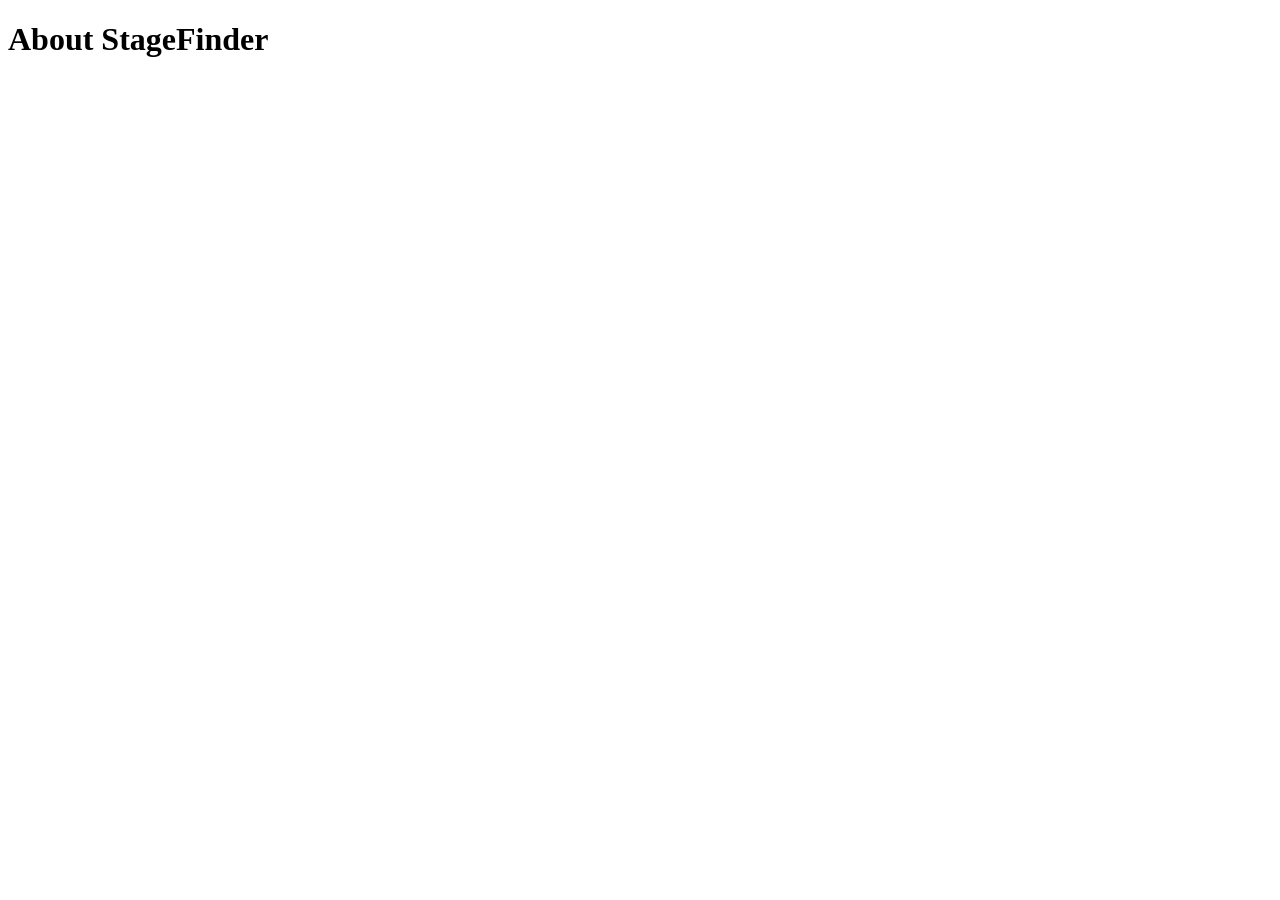
==== about.html @ d282cd77 "chore: scaffold project structure, README and linked stylesheets" ====
<!DOCTYPE html>
<html lang="en">
<head>
  <meta charset="utf-8">
  <meta name="viewport" content="width=device-width, initial-scale=1">
  <title>About | StageFinder Nairobi</title>
  <meta name="description" content="Why StageFinder Nairobi exists, how the route and fare data was collected and why fares are estimates.">
  <link rel="stylesheet" href="css/base.css">
  <link rel="stylesheet" href="css/layout.css">
  <link rel="stylesheet" href="css/components.css">
  <link rel="stylesheet" href="css/animations.css">
</head>
<body>
  <main id="main">
    <h1>About StageFinder</h1>
  </main>
</body>
</html>
---- css/base.css ----
/* StageFinder Nairobi: reset, design tokens and typography */
---- css/layout.css ----
/* StageFinder Nairobi: header, navigation, grid and footer */
---- css/components.css ----
/* StageFinder Nairobi: cards, badges, tables, buttons and form */
---- css/animations.css ----
/* StageFinder Nairobi: keyframes and motion rules */
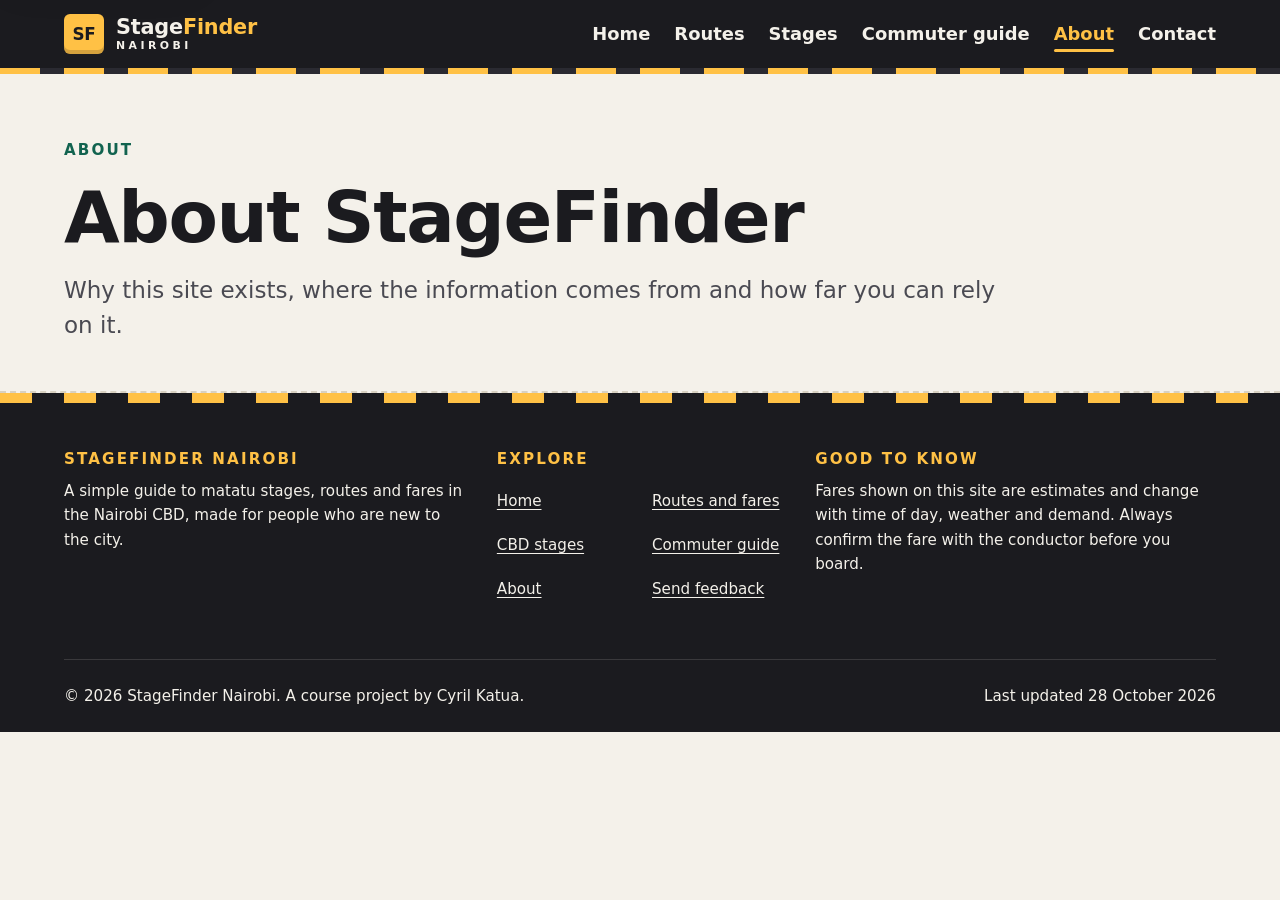
==== commit 77ee186e: "feat: add shared header, no-JS mobile nav, skip link and footer to all pages" ====
--- a/about.html
+++ b/about.html
@@ -5,14 +5,81 @@
   <meta name="viewport" content="width=device-width, initial-scale=1">
   <title>About | StageFinder Nairobi</title>
   <meta name="description" content="Why StageFinder Nairobi exists, how the route and fare data was collected and why fares are estimates.">
+  <meta name="theme-color" content="#1B1B1F">
+  <link rel="icon" href="images/favicon.svg" type="image/svg+xml">
   <link rel="stylesheet" href="css/base.css">
   <link rel="stylesheet" href="css/layout.css">
   <link rel="stylesheet" href="css/components.css">
   <link rel="stylesheet" href="css/animations.css">
 </head>
 <body>
-  <main id="main">
-    <h1>About StageFinder</h1>
+  <a class="skip-link" href="#main">Skip to content</a>
+
+  <header class="site-header on-dark">
+    <div class="site-header__inner container">
+      <a class="wordmark" href="index.html">
+        <span class="wordmark__badge" aria-hidden="true">SF</span>
+        <span class="wordmark__text"><span class="wordmark__name">Stage<span>Finder</span></span> <small>Nairobi</small></span>
+      </a>
+
+      <input type="checkbox" id="nav-toggle" class="nav-toggle visually-hidden">
+      <label for="nav-toggle" class="nav-toggle__label">
+        <span class="nav-toggle__icon" aria-hidden="true"></span>
+        Menu
+      </label>
+
+      <nav class="site-nav" aria-label="Main">
+        <ul class="site-nav__list" role="list">
+          <li><a href="index.html">Home</a></li>
+          <li><a href="routes.html">Routes</a></li>
+          <li><a href="stages.html">Stages</a></li>
+          <li><a href="guide.html">Commuter guide</a></li>
+          <li><a href="about.html" aria-current="page">About</a></li>
+          <li><a href="contact.html">Contact</a></li>
+        </ul>
+      </nav>
+    </div>
+    <div class="road-stripe" aria-hidden="true"></div>
+  </header>
+
+  <main id="main" tabindex="-1">
+    <header class="page-intro">
+      <div class="container">
+        <p class="eyebrow">About</p>
+        <h1>About StageFinder</h1>
+        <p class="lead">Why this site exists, where the information comes from and how far you can rely on it.</p>
+      </div>
+    </header>
   </main>
+
+  <footer class="site-footer on-dark">
+    <div class="container">
+      <div class="site-footer__grid">
+        <div>
+          <h2>StageFinder Nairobi</h2>
+          <p>A simple guide to matatu stages, routes and fares in the Nairobi CBD, made for people who are new to the city.</p>
+        </div>
+        <nav aria-label="Footer">
+          <h2>Explore</h2>
+          <ul class="footer-links" role="list">
+            <li><a href="index.html">Home</a></li>
+            <li><a href="routes.html">Routes and fares</a></li>
+            <li><a href="stages.html">CBD stages</a></li>
+            <li><a href="guide.html">Commuter guide</a></li>
+            <li><a href="about.html">About</a></li>
+            <li><a href="contact.html">Send feedback</a></li>
+          </ul>
+        </nav>
+        <div>
+          <h2>Good to know</h2>
+          <p>Fares shown on this site are estimates and change with time of day, weather and demand. Always confirm the fare with the conductor before you board.</p>
+        </div>
+      </div>
+      <div class="site-footer__bottom">
+        <p>&copy; 2026 StageFinder Nairobi. A course project by Cyril Katua.</p>
+        <p>Last updated <time datetime="2026-10-28">28 October 2026</time></p>
+      </div>
+    </div>
+  </footer>
 </body>
 </html>
--- a/css/base.css
+++ b/css/base.css
@@ -1 +1,296 @@
-/* StageFinder Nairobi: reset, design tokens and typography */
+/* ==========================================================================
+   StageFinder Nairobi: base.css
+   Reset, design tokens, typography and focus styles.
+   ========================================================================== */
+
+/* --------------------------------------------------------------------------
+   1. Design tokens
+   -------------------------------------------------------------------------- */
+:root {
+  /* Brand colours */
+  --color-ink: #1B1B1F;
+  --color-road: #F4F1EA;
+  --color-route: #E4572E;
+  --color-stage: #17806D;
+  --color-signal: #FFC145;
+
+  /* Supporting colours. Each text/background pair is noted with its
+     contrast ratio so the 4.5:1 rule can be checked at a glance. */
+  --color-paper: #FFFFFF;        /* card surface */
+  --color-asphalt: #2A2A31;      /* dark panels, road art */
+  --color-ink-soft: #4A4A52;     /* secondary text: 7.8:1 on road */
+  --color-route-ink: #B83A15;    /* route colour for text: 5.2:1 on road */
+  --color-stage-ink: #11634F;    /* stage colour for text: 6.4:1 on road */
+  --color-sky: #2F5D9E;          /* fifth direction accent: 6.6:1 with white */
+  --color-line: #D8D1C1;         /* decorative dividers only, never text */
+  --color-line-strong: #6E6A61;  /* form borders: 4.9:1 on paper */
+
+  /* Pairs: ink on road 15.3:1 | ink on signal 10.6:1 | ink on route 4.7:1
+     white on stage 4.8:1 | road on ink 15.3:1 | signal on ink 10.6:1 */
+
+  /* Focus ring (swapped to signal on dark surfaces) */
+  --focus-ring: var(--color-ink);
+
+  /* Spacing scale */
+  --space-3xs: 0.25rem;
+  --space-2xs: 0.5rem;
+  --space-xs: 0.75rem;
+  --space-s: 1rem;
+  --space-m: 1.5rem;
+  --space-l: 2rem;
+  --space-xl: 3rem;
+  --space-2xl: 4rem;
+  --space-3xl: 6rem;
+  --space-section: clamp(3rem, 2rem + 4vw, 6rem);
+  --gutter: clamp(1rem, 0.6rem + 2vw, 2rem);
+
+  /* Radii */
+  --radius-s: 0.375rem;
+  --radius-m: 0.75rem;
+  --radius-l: 1.25rem;
+  --radius-pill: 999px;
+
+  /* Shadows */
+  --shadow-s: 0 1px 2px rgb(27 27 31 / 0.08), 0 1px 1px rgb(27 27 31 / 0.04);
+  --shadow-m: 0 4px 12px rgb(27 27 31 / 0.08), 0 2px 4px rgb(27 27 31 / 0.06);
+  --shadow-l: 0 18px 40px rgb(27 27 31 / 0.14), 0 6px 12px rgb(27 27 31 / 0.08);
+
+  /* Fluid type scale (ratio about 1.2 on small screens, 1.33 on large) */
+  --step--1: clamp(0.875rem, 0.85rem + 0.12vw, 0.95rem);
+  --step-0: clamp(1rem, 0.96rem + 0.2vw, 1.125rem);
+  --step-1: clamp(1.2rem, 1.12rem + 0.4vw, 1.45rem);
+  --step-2: clamp(1.44rem, 1.28rem + 0.8vw, 1.9rem);
+  --step-3: clamp(1.73rem, 1.45rem + 1.4vw, 2.5rem);
+  --step-4: clamp(2.07rem, 1.6rem + 2.35vw, 3.35rem);
+  --step-5: clamp(2.3rem, 1.5rem + 4vw, 4.5rem);
+
+  /* Font stacks: system fonts only, nothing is downloaded */
+  --font-body: system-ui, -apple-system, "Segoe UI", Roboto, "Helvetica Neue", Arial, "Noto Sans", sans-serif;
+  --font-display: Bahnschrift, "DIN Alternate", "Roboto Condensed", "Arial Narrow", "Segoe UI", system-ui, sans-serif;
+  --font-mono: ui-monospace, "Cascadia Mono", "Roboto Mono", Menlo, Consolas, monospace;
+
+  /* Layout */
+  --container: 72rem;
+  --measure: 65ch;
+
+  /* Motion */
+  --ease-out: cubic-bezier(0.22, 1, 0.36, 1);
+  --ease-in-out: cubic-bezier(0.65, 0, 0.35, 1);
+  --dur-fast: 160ms;
+  --dur-base: 280ms;
+  --dur-slow: 600ms;
+}
+
+/* --------------------------------------------------------------------------
+   2. Reset
+   -------------------------------------------------------------------------- */
+*,
+*::before,
+*::after {
+  box-sizing: border-box;
+}
+
+* {
+  margin: 0;
+}
+
+html {
+  color-scheme: light;
+}
+
+body {
+  min-height: 100vh;
+  line-height: 1.6;
+}
+
+img,
+picture,
+svg {
+  display: block;
+  max-width: 100%;
+}
+
+img {
+  height: auto;
+}
+
+input,
+button,
+textarea,
+select {
+  font: inherit;
+  color: inherit;
+}
+
+button {
+  cursor: pointer;
+}
+
+textarea {
+  resize: vertical;
+}
+
+table {
+  border-collapse: collapse;
+}
+
+ul[class],
+ol[class] {
+  list-style: none;
+  padding: 0;
+}
+
+p,
+h1,
+h2,
+h3,
+h4,
+li,
+dd,
+figcaption {
+  overflow-wrap: break-word;
+}
+
+[hidden] {
+  display: none !important;
+}
+
+/* --------------------------------------------------------------------------
+   3. Typography
+   -------------------------------------------------------------------------- */
+body {
+  font-family: var(--font-body);
+  font-size: var(--step-0);
+  color: var(--color-ink);
+  background-color: var(--color-road);
+}
+
+h1,
+h2,
+h3,
+h4 {
+  font-family: var(--font-display);
+  font-weight: 700;
+  line-height: 1.1;
+  letter-spacing: -0.01em;
+  text-wrap: balance;
+}
+
+h1 {
+  font-size: var(--step-5);
+  letter-spacing: -0.02em;
+}
+
+h2 {
+  font-size: var(--step-3);
+}
+
+h3 {
+  font-size: var(--step-1);
+}
+
+h4 {
+  font-size: var(--step-0);
+}
+
+p,
+li,
+dd {
+  max-width: var(--measure);
+}
+
+small {
+  font-size: var(--step--1);
+}
+
+strong,
+b {
+  font-weight: 700;
+}
+
+code,
+kbd {
+  font-family: var(--font-mono);
+  font-size: 0.9em;
+}
+
+abbr[title] {
+  text-decoration: underline dotted;
+  cursor: help;
+}
+
+a {
+  color: var(--color-route-ink);
+  text-decoration-thickness: 0.08em;
+  text-underline-offset: 0.18em;
+}
+
+a:hover {
+  text-decoration-thickness: 0.16em;
+}
+
+hr {
+  border: 0;
+  border-top: 2px dashed var(--color-line);
+  margin-block: var(--space-l);
+}
+
+::selection {
+  background-color: var(--color-signal);
+  color: var(--color-ink);
+}
+
+/* Small uppercase label used above headings, like a stage signboard */
+.eyebrow {
+  font-family: var(--font-display);
+  font-size: var(--step--1);
+  font-weight: 700;
+  letter-spacing: 0.14em;
+  text-transform: uppercase;
+  color: var(--color-stage-ink);
+}
+
+.lead {
+  font-size: var(--step-1);
+  line-height: 1.5;
+  color: var(--color-ink-soft);
+}
+
+/* Vertical rhythm for long-form content */
+.flow > * + * {
+  margin-block-start: var(--flow-space, 1em);
+}
+
+/* --------------------------------------------------------------------------
+   4. Focus styles
+   -------------------------------------------------------------------------- */
+:focus-visible {
+  outline: 3px solid var(--focus-ring);
+  outline-offset: 3px;
+  border-radius: var(--radius-s);
+}
+
+:focus:not(:focus-visible) {
+  outline: none;
+}
+
+/* Dark surfaces switch the focus ring to signal yellow (10.6:1 on ink) */
+.on-dark {
+  --focus-ring: var(--color-signal);
+}
+
+/* --------------------------------------------------------------------------
+   5. Utilities
+   -------------------------------------------------------------------------- */
+.visually-hidden {
+  position: absolute !important;
+  width: 1px;
+  height: 1px;
+  padding: 0;
+  margin: -1px;
+  overflow: hidden;
+  clip: rect(0 0 0 0);
+  clip-path: inset(50%);
+  white-space: nowrap;
+  border: 0;
+}
--- a/css/layout.css
+++ b/css/layout.css
@@ -1 +1,474 @@
-/* StageFinder Nairobi: header, navigation, grid and footer */
+/* ==========================================================================
+   StageFinder Nairobi: layout.css
+   Skip link, header, navigation (with no-JS mobile menu), page structure,
+   grids and footer. Mobile first: 1 column, 2 at 40em, 3 at 64em.
+   ========================================================================== */
+
+/* --------------------------------------------------------------------------
+   1. Containers and sections
+   -------------------------------------------------------------------------- */
+.container {
+  width: min(100% - 2 * var(--gutter), var(--container));
+  margin-inline: auto;
+}
+
+.section {
+  padding-block: var(--space-section);
+}
+
+.section--tight {
+  padding-block: var(--space-xl);
+}
+
+.section--paper {
+  background-color: var(--color-paper);
+}
+
+.section__header {
+  display: grid;
+  gap: var(--space-2xs);
+  margin-block-end: var(--space-l);
+}
+
+.section__header > p {
+  color: var(--color-ink-soft);
+}
+
+main {
+  display: block;
+}
+
+main:focus {
+  outline: none;
+}
+
+/* Card grids: 1 column, 2 at 40em, 3 at 64em */
+.grid {
+  display: grid;
+  gap: var(--space-m);
+  grid-template-columns: 1fr;
+}
+
+@media (min-width: 40em) {
+  .grid {
+    grid-template-columns: repeat(2, 1fr);
+  }
+}
+
+@media (min-width: 64em) {
+  .grid--3 {
+    grid-template-columns: repeat(3, 1fr);
+  }
+}
+
+/* Two-column prose layout with a sidebar on wide screens */
+.split {
+  display: grid;
+  gap: var(--space-xl);
+}
+
+@media (min-width: 64em) {
+  .split {
+    grid-template-columns: minmax(0, 2fr) minmax(0, 1fr);
+    align-items: start;
+  }
+}
+
+/* --------------------------------------------------------------------------
+   2. Skip link
+   -------------------------------------------------------------------------- */
+.skip-link {
+  position: absolute;
+  top: var(--space-2xs);
+  left: var(--space-2xs);
+  z-index: 100;
+  display: inline-flex;
+  align-items: center;
+  min-height: 44px;
+  padding: var(--space-2xs) var(--space-s);
+  border-radius: var(--radius-m);
+  background-color: var(--color-signal);
+  color: var(--color-ink);
+  font-weight: 700;
+  text-decoration: none;
+  box-shadow: var(--shadow-l);
+  transform: translateY(-200%);
+}
+
+.skip-link:focus,
+.skip-link:focus-visible {
+  transform: translateY(0);
+}
+
+/* --------------------------------------------------------------------------
+   3. Site header
+   -------------------------------------------------------------------------- */
+.site-header {
+  position: relative;
+  z-index: 50;
+  background-color: var(--color-ink);
+  color: var(--color-road);
+}
+
+.site-header__inner {
+  display: flex;
+  flex-wrap: wrap;
+  align-items: center;
+  justify-content: space-between;
+  gap: var(--space-s);
+  min-height: 4.25rem;
+}
+
+/* Painted lane line under the header */
+.road-stripe {
+  height: 0.375rem;
+  background-image: repeating-linear-gradient(
+    90deg,
+    var(--color-signal) 0 2.5rem,
+    transparent 2.5rem 4rem
+  );
+  background-color: var(--color-asphalt);
+}
+
+/* Wordmark */
+.wordmark {
+  display: inline-flex;
+  align-items: center;
+  gap: var(--space-xs);
+  min-height: 44px;
+  color: var(--color-road);
+  text-decoration: none;
+}
+
+.wordmark__badge {
+  display: grid;
+  place-items: center;
+  width: 2.5rem;
+  height: 2.5rem;
+  border-radius: var(--radius-s);
+  background-color: var(--color-signal);
+  color: var(--color-ink);
+  font-family: var(--font-display);
+  font-weight: 800;
+  font-size: 1.05rem;
+  letter-spacing: -0.02em;
+  box-shadow: inset 0 -4px 0 rgb(27 27 31 / 0.18);
+}
+
+.wordmark__text {
+  display: grid;
+  line-height: 1;
+  font-family: var(--font-display);
+  font-weight: 800;
+  font-size: 1.3rem;
+  letter-spacing: -0.01em;
+}
+
+.wordmark__name span {
+  color: var(--color-signal);
+}
+
+.wordmark__text small {
+  margin-top: 0.2rem;
+  font-size: 0.68rem;
+  font-weight: 700;
+  letter-spacing: 0.32em;
+  text-transform: uppercase;
+  color: var(--color-road);
+}
+
+/* --------------------------------------------------------------------------
+   4. Navigation and the no-JS mobile menu
+   The checkbox stays in the tab order (visually hidden, not display:none)
+   so keyboard users can open the menu with Space.
+   -------------------------------------------------------------------------- */
+.nav-toggle__label {
+  display: inline-flex;
+  align-items: center;
+  gap: var(--space-2xs);
+  min-width: 44px;
+  min-height: 44px;
+  padding: var(--space-2xs) var(--space-s);
+  border: 2px solid var(--color-road);
+  border-radius: var(--radius-pill);
+  font-family: var(--font-display);
+  font-weight: 700;
+  letter-spacing: 0.06em;
+  text-transform: uppercase;
+  font-size: var(--step--1);
+  cursor: pointer;
+  user-select: none;
+}
+
+.nav-toggle__label:hover {
+  border-color: var(--color-signal);
+}
+
+.nav-toggle:focus-visible + .nav-toggle__label {
+  outline: 3px solid var(--color-signal);
+  outline-offset: 3px;
+}
+
+/* Hamburger icon drawn with one span and two pseudo-elements */
+.nav-toggle__icon,
+.nav-toggle__icon::before,
+.nav-toggle__icon::after {
+  display: block;
+  width: 1.125rem;
+  height: 2px;
+  border-radius: 2px;
+  background-color: currentColor;
+}
+
+.nav-toggle__icon {
+  position: relative;
+}
+
+.nav-toggle__icon::before,
+.nav-toggle__icon::after {
+  content: "";
+  position: absolute;
+  left: 0;
+}
+
+.nav-toggle__icon::before {
+  transform: translateY(-6px);
+}
+
+.nav-toggle__icon::after {
+  transform: translateY(6px);
+}
+
+/* Open state: the icon becomes a cross */
+.nav-toggle:checked + .nav-toggle__label .nav-toggle__icon {
+  background-color: transparent;
+}
+
+.nav-toggle:checked + .nav-toggle__label .nav-toggle__icon::before {
+  background-color: var(--color-road);
+  transform: rotate(45deg);
+}
+
+.nav-toggle:checked + .nav-toggle__label .nav-toggle__icon::after {
+  background-color: var(--color-road);
+  transform: rotate(-45deg);
+}
+
+.nav-toggle:checked + .nav-toggle__label {
+  background-color: var(--color-road);
+  color: var(--color-ink);
+}
+
+.nav-toggle:checked + .nav-toggle__label .nav-toggle__icon::before,
+.nav-toggle:checked + .nav-toggle__label .nav-toggle__icon::after {
+  background-color: var(--color-ink);
+}
+
+/* Small screens: the menu is a panel that drops down under the header */
+.site-nav {
+  position: absolute;
+  top: 100%;
+  left: 0;
+  right: 0;
+  background-color: var(--color-ink);
+  border-top: 1px solid rgb(244 241 234 / 0.12);
+  box-shadow: var(--shadow-l);
+  visibility: hidden;
+  opacity: 0;
+  transform: translateY(-0.75rem);
+}
+
+.nav-toggle:checked ~ .site-nav {
+  visibility: visible;
+  opacity: 1;
+  transform: translateY(0);
+}
+
+.site-nav__list {
+  display: grid;
+  width: min(100% - 2 * var(--gutter), var(--container));
+  margin-inline: auto;
+  padding-block: var(--space-xs) var(--space-m);
+}
+
+.site-nav__list li {
+  border-bottom: 1px solid rgb(244 241 234 / 0.1);
+}
+
+.site-nav__list li:last-child {
+  border-bottom: 0;
+}
+
+.site-nav a {
+  position: relative;
+  display: flex;
+  align-items: center;
+  min-height: 48px;
+  padding-block: var(--space-2xs);
+  color: var(--color-road);
+  font-family: var(--font-display);
+  font-weight: 600;
+  font-size: var(--step-1);
+  text-decoration: none;
+}
+
+/* Animated underline: scaled from 0 to 1 (see animations.css) */
+.site-nav a::after {
+  content: "";
+  position: absolute;
+  left: 0;
+  right: 0;
+  bottom: 0.5rem;
+  height: 3px;
+  border-radius: 3px;
+  background-color: var(--color-signal);
+  transform: scaleX(0);
+  transform-origin: left center;
+}
+
+.site-nav a:hover::after,
+.site-nav a:focus-visible::after,
+.site-nav a[aria-current="page"]::after {
+  transform: scaleX(1);
+}
+
+.site-nav a[aria-current="page"] {
+  color: var(--color-signal);
+}
+
+/* Wide screens: inline navigation, toggle removed */
+@media (min-width: 48em) {
+  .nav-toggle,
+  .nav-toggle__label {
+    display: none;
+  }
+
+  .site-nav {
+    position: static;
+    background: none;
+    border: 0;
+    box-shadow: none;
+    visibility: visible;
+    opacity: 1;
+    transform: none;
+  }
+
+  .site-nav__list {
+    display: flex;
+    gap: var(--space-m);
+    width: auto;
+    padding: 0;
+  }
+
+  .site-nav__list li {
+    border: 0;
+  }
+
+  .site-nav a {
+    min-height: 44px;
+    font-size: var(--step-0);
+  }
+
+  .site-nav a::after {
+    bottom: 0.25rem;
+  }
+}
+
+/* --------------------------------------------------------------------------
+   5. Inner page intro band
+   -------------------------------------------------------------------------- */
+.page-intro {
+  position: relative;
+  padding-block: var(--space-2xl) var(--space-xl);
+  background-color: var(--color-road);
+  border-bottom: 2px dashed var(--color-line);
+}
+
+.page-intro .container {
+  display: grid;
+  gap: var(--space-s);
+}
+
+.page-intro h1 {
+  max-width: 18ch;
+}
+
+/* --------------------------------------------------------------------------
+   6. Site footer
+   -------------------------------------------------------------------------- */
+.site-footer {
+  background-color: var(--color-ink);
+  color: var(--color-road);
+  font-size: var(--step--1);
+}
+
+/* Painted kerb stripe across the top of the footer */
+.site-footer::before {
+  content: "";
+  display: block;
+  height: 0.625rem;
+  background-image: repeating-linear-gradient(
+    90deg,
+    var(--color-signal) 0 2rem,
+    var(--color-ink) 2rem 4rem
+  );
+}
+
+.site-footer__grid {
+  display: grid;
+  gap: var(--space-l);
+  padding-block: var(--space-xl);
+}
+
+@media (min-width: 40em) {
+  .site-footer__grid {
+    grid-template-columns: repeat(2, 1fr);
+  }
+}
+
+@media (min-width: 64em) {
+  .site-footer__grid {
+    grid-template-columns: 1.4fr 1fr 1.4fr;
+  }
+}
+
+.site-footer h2 {
+  margin-bottom: var(--space-xs);
+  font-size: var(--step--1);
+  letter-spacing: 0.14em;
+  text-transform: uppercase;
+  color: var(--color-signal);
+}
+
+.site-footer p {
+  color: var(--color-road);
+}
+
+.site-footer a {
+  color: var(--color-road);
+}
+
+.site-footer a:hover {
+  color: var(--color-signal);
+}
+
+.footer-links {
+  display: grid;
+  grid-template-columns: repeat(2, minmax(0, 1fr));
+  gap: 0 var(--space-m);
+}
+
+.footer-links a {
+  display: inline-flex;
+  align-items: center;
+  min-height: 44px;
+}
+
+.site-footer__bottom {
+  display: flex;
+  flex-wrap: wrap;
+  justify-content: space-between;
+  gap: var(--space-2xs) var(--space-m);
+  padding-block: var(--space-m);
+  border-top: 1px solid rgb(244 241 234 / 0.14);
+}
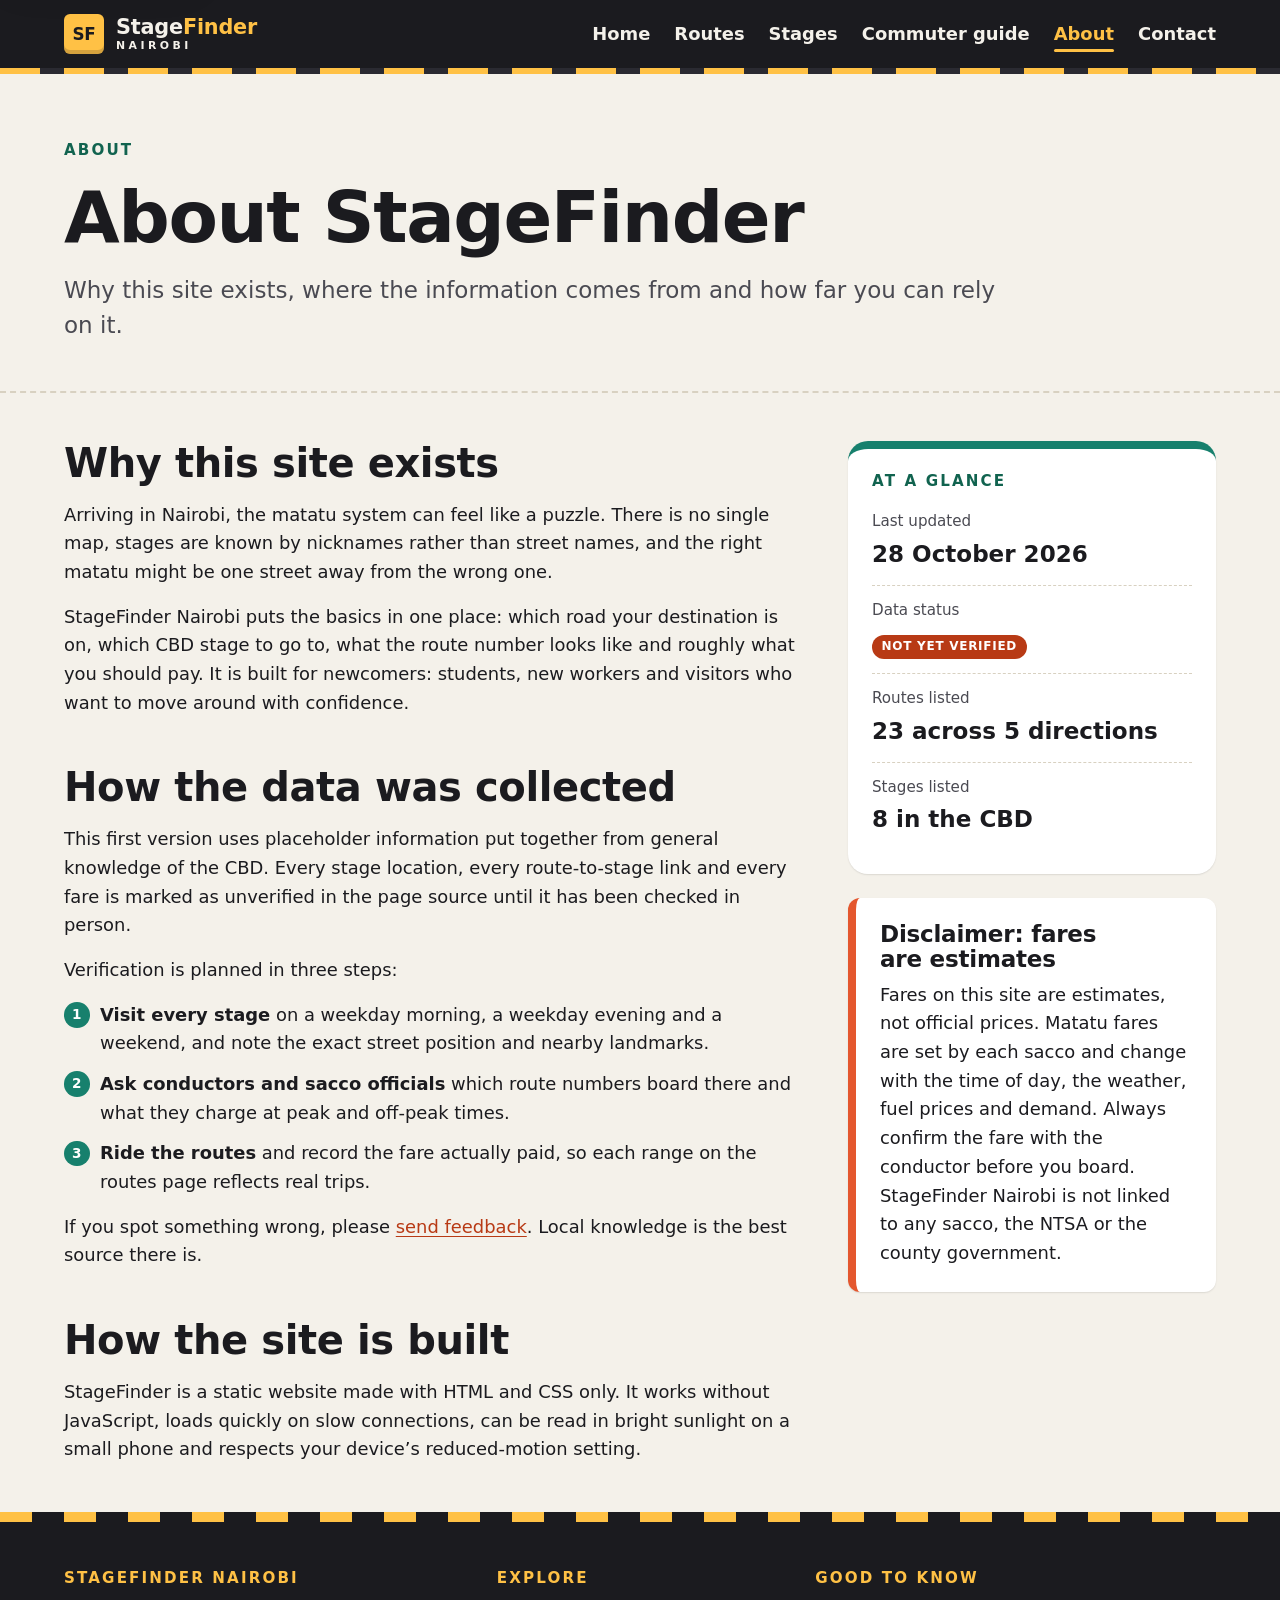
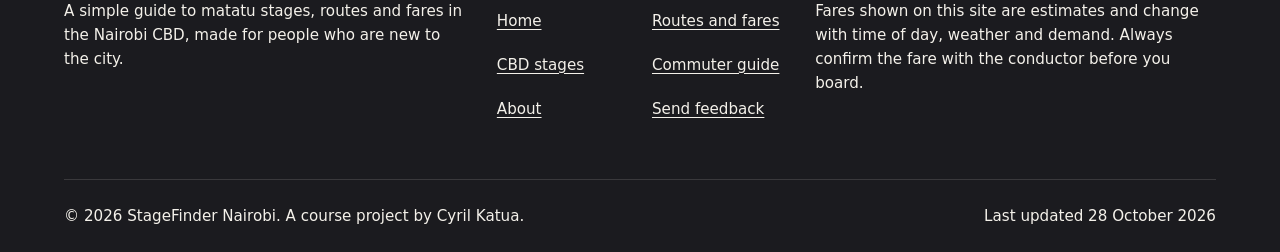
==== commit 9de21cbf: "feat: add about page with data disclaimer and accessible contact form" ====
--- a/about.html
+++ b/about.html
@@ -50,6 +50,63 @@
         <p class="lead">Why this site exists, where the information comes from and how far you can rely on it.</p>
       </div>
     </header>
+    <div class="section section--tight">
+      <div class="container split">
+        <div class="prose flow">
+          <section class="flow reveal" aria-labelledby="purpose-title">
+            <h2 id="purpose-title">Why this site exists</h2>
+            <p>Arriving in Nairobi, the matatu system can feel like a puzzle. There is no single map, stages are known by nicknames rather than street names, and the right matatu might be one street away from the wrong one.</p>
+            <p>StageFinder Nairobi puts the basics in one place: which road your destination is on, which CBD stage to go to, what the route number looks like and roughly what you should pay. It is built for newcomers: students, new workers and visitors who want to move around with confidence.</p>
+          </section>
+
+          <section class="flow reveal" aria-labelledby="method-title">
+            <h2 id="method-title">How the data was collected</h2>
+            <p>This first version uses placeholder information put together from general knowledge of the CBD. Every stage location, every route-to-stage link and every fare is marked as unverified in the page source until it has been checked in person.</p>
+            <p>Verification is planned in three steps:</p>
+            <ol class="number-list" role="list">
+              <li><strong>Visit every stage</strong> on a weekday morning, a weekday evening and a weekend, and note the exact street position and nearby landmarks.</li>
+              <li><strong>Ask conductors and sacco officials</strong> which route numbers board there and what they charge at peak and off-peak times.</li>
+              <li><strong>Ride the routes</strong> and record the fare actually paid, so each range on the routes page reflects real trips.</li>
+            </ol>
+            <p>If you spot something wrong, please <a href="contact.html">send feedback</a>. Local knowledge is the best source there is.</p>
+          </section>
+
+          <section class="flow reveal" aria-labelledby="built-title">
+            <h2 id="built-title">How the site is built</h2>
+            <p>StageFinder is a static website made with HTML and CSS only. It works without JavaScript, loads quickly on slow connections, can be read in bright sunlight on a small phone and respects your device&rsquo;s reduced-motion setting.</p>
+          </section>
+        </div>
+
+        <aside class="side-stack" aria-label="Data status">
+          <div class="fact-card reveal">
+            <h2 class="jump-nav__title">At a glance</h2>
+            <dl class="fact-list">
+              <div>
+                <dt>Last updated</dt>
+                <dd><time datetime="2026-10-28">28 October 2026</time></dd>
+              </div>
+              <div>
+                <dt>Data status</dt>
+                <dd><span class="unverified">Not yet verified</span></dd>
+              </div>
+              <div>
+                <dt>Routes listed</dt>
+                <dd>23 across 5 directions</dd>
+              </div>
+              <div>
+                <dt>Stages listed</dt>
+                <dd>8 in the CBD</dd>
+              </div>
+            </dl>
+          </div>
+
+          <section class="notice reveal" aria-labelledby="about-disclaimer-title">
+            <h2 id="about-disclaimer-title">Disclaimer: fares are estimates</h2>
+            <p>Fares on this site are estimates, not official prices. Matatu fares are set by each sacco and change with the time of day, the weather, fuel prices and demand. Always confirm the fare with the conductor before you board. StageFinder Nairobi is not linked to any sacco, the NTSA or the county government.</p>
+          </section>
+        </aside>
+      </div>
+    </div>
   </main>
 
   <footer class="site-footer on-dark">
--- a/css/components.css
+++ b/css/components.css
@@ -1 +1,1431 @@
-/* StageFinder Nairobi: cards, badges, tables, buttons and form */
+/* ==========================================================================
+   StageFinder Nairobi: components.css
+   Buttons, badges, hero, ticker, cards, call-outs, tables and form.
+   Hover and focus *motion* lives in animations.css; this file holds the
+   resting and non-motion states.
+   ========================================================================== */
+
+/* --------------------------------------------------------------------------
+   1. Buttons
+   -------------------------------------------------------------------------- */
+.button {
+  display: inline-flex;
+  align-items: center;
+  justify-content: center;
+  gap: var(--space-2xs);
+  min-height: 48px;
+  padding: var(--space-2xs) var(--space-m);
+  border: 2px solid transparent;
+  border-radius: var(--radius-pill);
+  font-family: var(--font-display);
+  font-size: var(--step-0);
+  font-weight: 700;
+  letter-spacing: 0.02em;
+  line-height: 1.2;
+  text-align: center;
+  text-decoration: none;
+}
+
+.button--signal {
+  background-color: var(--color-signal);
+  border-color: var(--color-signal);
+  color: var(--color-ink);
+  box-shadow: 0 4px 0 rgb(0 0 0 / 0.35);
+}
+
+.button--signal:hover {
+  background-color: #FFD27A;
+}
+
+.button--ghost {
+  border-color: var(--color-road);
+  color: var(--color-road);
+}
+
+.button--ghost:hover {
+  background-color: rgb(244 241 234 / 0.12);
+}
+
+.button--ink {
+  background-color: var(--color-ink);
+  border-color: var(--color-ink);
+  color: var(--color-road);
+  box-shadow: 0 4px 0 rgb(0 0 0 / 0.25);
+}
+
+.button--ink:hover {
+  background-color: #33333A;
+}
+
+.button__arrow {
+  display: inline-block;
+}
+
+/* --------------------------------------------------------------------------
+   2. Badges
+   -------------------------------------------------------------------------- */
+/* Route number plate: signal yellow on ink (10.6:1) */
+.route-badge {
+  display: inline-grid;
+  place-items: center;
+  min-width: 2.75rem;
+  min-height: 1.9rem;
+  padding: 0.1rem 0.5rem;
+  border-radius: var(--radius-s);
+  background-color: var(--color-ink);
+  color: var(--color-signal);
+  font-family: var(--font-display);
+  font-weight: 800;
+  font-size: 0.95rem;
+  line-height: 1;
+  letter-spacing: 0.02em;
+  text-decoration: none;
+  white-space: nowrap;
+  box-shadow: inset 0 0 0 2px rgb(255 193 69 / 0.35);
+}
+
+a.route-badge {
+  min-height: 44px;
+  min-width: 44px;
+}
+
+a.route-badge:hover {
+  background-color: var(--color-route-ink);
+  color: var(--color-paper);
+}
+
+.route-badge--lg {
+  min-width: 3.75rem;
+  min-height: 2.75rem;
+  font-size: 1.35rem;
+  border-radius: var(--radius-m);
+}
+
+/* Peak label: always carries the word "Peak", never colour alone */
+.peak-label {
+  display: inline-block;
+  padding: 0.05rem 0.45rem;
+  border-radius: var(--radius-pill);
+  background-color: var(--color-signal);
+  color: var(--color-ink);
+  font-size: 0.75rem;
+  font-weight: 800;
+  letter-spacing: 0.06em;
+  text-transform: uppercase;
+  vertical-align: 0.1em;
+}
+
+.offpeak-label {
+  display: inline-block;
+  padding: 0.05rem 0.45rem;
+  border-radius: var(--radius-pill);
+  border: 1px solid var(--color-line-strong);
+  color: var(--color-ink-soft);
+  font-size: 0.75rem;
+  font-weight: 700;
+  letter-spacing: 0.06em;
+  text-transform: uppercase;
+  vertical-align: 0.1em;
+}
+
+/* Unverified data marker (white on route-ink: 5.9:1) */
+.unverified {
+  display: inline-flex;
+  align-items: center;
+  gap: 0.35rem;
+  padding: 0.15rem 0.6rem;
+  border-radius: var(--radius-pill);
+  background-color: var(--color-route-ink);
+  color: var(--color-paper);
+  font-size: 0.75rem;
+  font-weight: 700;
+  letter-spacing: 0.06em;
+  text-transform: uppercase;
+}
+
+/* --------------------------------------------------------------------------
+   3. Home hero
+   -------------------------------------------------------------------------- */
+.hero {
+  position: relative;
+  overflow: hidden;
+  background-color: var(--color-ink);
+  background-image:
+    radial-gradient(ellipse 60% 70% at 85% 0%, rgb(255 193 69 / 0.16), transparent 70%),
+    radial-gradient(ellipse 50% 60% at 0% 100%, rgb(228 87 46 / 0.14), transparent 70%);
+  color: var(--color-road);
+}
+
+.hero__inner {
+  display: grid;
+  gap: var(--space-m);
+  padding-block: clamp(3rem, 2rem + 5vw, 6rem) var(--space-m);
+}
+
+.hero .eyebrow {
+  color: var(--color-signal);
+}
+
+.hero__title {
+  max-width: 11ch;
+  font-size: var(--step-5);
+  line-height: 1;
+}
+
+.hero__highlight {
+  color: var(--color-signal);
+}
+
+.hero__lead {
+  max-width: 40ch;
+  font-size: var(--step-1);
+  line-height: 1.5;
+}
+
+.hero__actions {
+  display: flex;
+  flex-wrap: wrap;
+  gap: var(--space-s);
+  margin-top: var(--space-2xs);
+}
+
+.hero__art {
+  height: clamp(9rem, 6rem + 12vw, 15rem);
+}
+
+.hero__road {
+  width: 100%;
+  height: 100%;
+}
+
+/* SVG parts styled from CSS so animations.css can drive them */
+.lane-reveal {
+  stroke-dasharray: 1200;
+  stroke-dashoffset: 0;
+}
+
+.matatu-wheel {
+  transform-box: fill-box;
+  transform-origin: center;
+}
+
+/* --------------------------------------------------------------------------
+   4. Route ticker
+   -------------------------------------------------------------------------- */
+.ticker {
+  position: relative;
+  display: flex;
+  align-items: center;
+  background-color: var(--color-signal);
+  color: var(--color-ink);
+  border-bottom: 3px solid var(--color-ink);
+}
+
+.ticker__control {
+  flex: none;
+  display: inline-flex;
+  align-items: center;
+  justify-content: center;
+  gap: 0.4rem;
+  min-width: 44px;
+  min-height: 44px;
+  margin: 0.375rem var(--space-xs);
+  padding: 0 var(--space-s);
+  border: 2px solid var(--color-ink);
+  border-radius: var(--radius-pill);
+  background-color: var(--color-signal);
+  font-family: var(--font-display);
+  font-size: var(--step--1);
+  font-weight: 800;
+  letter-spacing: 0.08em;
+  text-transform: uppercase;
+  cursor: pointer;
+  user-select: none;
+}
+
+.ticker__control:hover {
+  background-color: var(--color-ink);
+  color: var(--color-signal);
+}
+
+.ticker__toggle:focus-visible + .ticker__control {
+  outline: 3px solid var(--color-ink);
+  outline-offset: 3px;
+}
+
+.ticker__when-paused,
+.ticker__toggle:checked + .ticker__control .ticker__when-playing {
+  display: none;
+}
+
+.ticker__toggle:checked + .ticker__control .ticker__when-paused {
+  display: inline;
+}
+
+.ticker__viewport {
+  position: relative;
+  flex: 1;
+  min-width: 0;
+  overflow: hidden;
+}
+
+/* Soft fade at both ends of the ticker */
+.ticker__viewport::before,
+.ticker__viewport::after {
+  content: "";
+  position: absolute;
+  top: 0;
+  bottom: 0;
+  z-index: 1;
+  width: 2.5rem;
+  pointer-events: none;
+}
+
+.ticker__viewport::before {
+  left: 0;
+  background-image: linear-gradient(90deg, var(--color-signal), rgb(255 193 69 / 0));
+}
+
+.ticker__viewport::after {
+  right: 0;
+  background-image: linear-gradient(270deg, var(--color-signal), rgb(255 193 69 / 0));
+}
+
+.ticker__track {
+  display: flex;
+  width: max-content;
+}
+
+.ticker__list {
+  display: flex;
+  gap: var(--space-xl);
+  padding-block: var(--space-xs);
+  padding-inline: var(--space-m) var(--space-xl);
+  white-space: nowrap;
+}
+
+.ticker__list li {
+  display: inline-flex;
+  align-items: center;
+  gap: var(--space-2xs);
+  max-width: none;
+  font-family: var(--font-display);
+  font-weight: 700;
+  font-size: var(--step-0);
+}
+
+/* --------------------------------------------------------------------------
+   5. Direction cards
+   -------------------------------------------------------------------------- */
+.direction-card {
+  --accent: var(--color-signal);
+  position: relative;
+  display: flex;
+  flex-direction: column;
+  gap: var(--space-xs);
+  padding: 0 var(--space-m) var(--space-m);
+  overflow: hidden;
+  border: 1px solid var(--color-line);
+  border-radius: var(--radius-l);
+  background-color: var(--color-paper);
+  box-shadow: var(--shadow-s);
+}
+
+.direction-card:hover,
+.direction-card:focus-within {
+  box-shadow: var(--shadow-l);
+}
+
+.direction-card:focus-within {
+  outline: 3px solid var(--color-ink);
+  outline-offset: 3px;
+}
+
+.direction-card--thika   { --accent: var(--color-signal); }
+.direction-card--mombasa { --accent: var(--color-route); }
+.direction-card--ngong   { --accent: var(--color-stage); }
+.direction-card--waiyaki { --accent: var(--color-sky); }
+.direction-card--jogoo   { --accent: var(--color-ink); }
+
+/* Card top strip: a resting accent bar, plus a sweep layer that fills
+   the strip with the accent colour on hover (see animations.css) */
+.direction-card__top {
+  position: relative;
+  display: flex;
+  align-items: center;
+  justify-content: space-between;
+  gap: var(--space-s);
+  margin-inline: calc(var(--space-m) * -1);
+  margin-bottom: var(--space-2xs);
+  padding: var(--space-m) var(--space-m) var(--space-s);
+  isolation: isolate;
+}
+
+.direction-card__top::before {
+  content: "";
+  position: absolute;
+  inset: 0;
+  z-index: -1;
+  background-color: var(--accent);
+  transform: scaleX(0);
+  transform-origin: left center;
+}
+
+.direction-card__top::after {
+  content: "";
+  position: absolute;
+  left: 0;
+  right: 0;
+  bottom: 0;
+  height: 0.375rem;
+  background-color: var(--accent);
+}
+
+.direction-card__compass {
+  padding: 0.2rem 0.7rem;
+  border-radius: var(--radius-pill);
+  background-color: var(--color-paper);
+  border: 1px solid var(--color-line);
+  font-size: var(--step--1);
+  font-weight: 700;
+  letter-spacing: 0.06em;
+  text-transform: uppercase;
+  color: var(--color-ink);
+}
+
+.direction-card h3 {
+  font-size: var(--step-2);
+}
+
+.direction-card__link {
+  color: var(--color-ink);
+  text-decoration: none;
+}
+
+/* Whole card is clickable through the heading link */
+.direction-card__link::after {
+  content: "";
+  position: absolute;
+  inset: 0;
+  z-index: 2;
+}
+
+.direction-card__link:focus-visible {
+  outline: none;
+}
+
+.direction-card p {
+  color: var(--color-ink-soft);
+}
+
+.direction-card__meta {
+  font-size: var(--step--1);
+}
+
+.direction-card__meta strong {
+  color: var(--color-ink);
+}
+
+.direction-card__cta {
+  display: inline-flex;
+  align-items: center;
+  gap: 0.4rem;
+  margin-top: auto;
+  padding-top: var(--space-xs);
+  color: var(--color-route-ink);
+  font-family: var(--font-display);
+  font-weight: 700;
+}
+
+.direction-card:hover .direction-card__cta {
+  text-decoration: underline;
+  text-underline-offset: 0.2em;
+}
+
+/* --------------------------------------------------------------------------
+   6. Steps list
+   -------------------------------------------------------------------------- */
+.steps {
+  counter-reset: step;
+}
+
+.steps li {
+  counter-increment: step;
+  position: relative;
+  display: grid;
+  gap: var(--space-2xs);
+  padding: var(--space-m);
+  padding-top: calc(var(--space-m) + 0.5rem);
+  border: 2px dashed var(--color-line);
+  border-radius: var(--radius-l);
+}
+
+.steps li::before {
+  content: counter(step);
+  display: grid;
+  place-items: center;
+  width: 2.75rem;
+  height: 2.75rem;
+  border-radius: 50%;
+  background-color: var(--color-ink);
+  color: var(--color-signal);
+  font-family: var(--font-display);
+  font-weight: 800;
+  font-size: var(--step-1);
+}
+
+.steps h3 {
+  font-size: var(--step-1);
+}
+
+.steps p {
+  color: var(--color-ink-soft);
+}
+
+/* --------------------------------------------------------------------------
+   7. Call-out (signboard style)
+   -------------------------------------------------------------------------- */
+.callout {
+  position: relative;
+  display: grid;
+  gap: var(--space-s);
+  padding: var(--space-l) var(--space-m);
+  border: 3px solid var(--color-ink);
+  border-radius: var(--radius-l);
+  background-color: var(--color-signal);
+  color: var(--color-ink);
+  box-shadow: 8px 8px 0 var(--color-ink);
+}
+
+@media (min-width: 40em) {
+  .callout {
+    grid-template-columns: auto 1fr;
+    align-items: center;
+    column-gap: var(--space-l);
+    padding: var(--space-xl);
+  }
+
+  .callout > :not(.callout__icon) {
+    grid-column: 2;
+  }
+
+  .callout__icon {
+    grid-row: 1 / span 3;
+  }
+}
+
+.callout__icon {
+  width: 4.5rem;
+  height: 4.5rem;
+}
+
+.callout h2 {
+  font-size: var(--step-3);
+}
+
+.callout p {
+  font-size: var(--step-1);
+  line-height: 1.5;
+}
+
+.callout .button {
+  justify-self: start;
+}
+
+/* Quieter call-out for notices inside content pages */
+.notice {
+  display: grid;
+  gap: var(--space-2xs);
+  padding: var(--space-m);
+  border-left: 0.5rem solid var(--color-route);
+  border-radius: var(--radius-m);
+  background-color: var(--color-paper);
+  box-shadow: var(--shadow-s);
+}
+
+.notice h2,
+.notice h3 {
+  font-size: var(--step-1);
+}
+
+.notice--signal {
+  border-left-color: var(--color-signal);
+}
+
+/* --------------------------------------------------------------------------
+   8. Routes page: jump nav, legend, direction sections and tables
+   -------------------------------------------------------------------------- */
+.routes-layout {
+  display: grid;
+  grid-template-columns: minmax(0, 1fr);
+  gap: var(--space-l);
+}
+
+.routes-tools {
+  display: grid;
+  gap: var(--space-m);
+}
+
+@media (min-width: 64em) {
+  .routes-tools {
+    grid-template-columns: 1fr 1fr;
+    align-items: start;
+  }
+}
+
+.jump-nav__title {
+  margin-bottom: var(--space-2xs);
+  font-size: var(--step--1);
+  letter-spacing: 0.14em;
+  text-transform: uppercase;
+  color: var(--color-stage-ink);
+}
+
+.jump-nav ul {
+  list-style: none;
+  padding: 0;
+  display: flex;
+  flex-wrap: wrap;
+  gap: var(--space-2xs);
+}
+
+.jump-nav a {
+  display: inline-flex;
+  align-items: center;
+  min-height: 44px;
+  padding: 0 var(--space-s);
+  border: 2px solid var(--color-ink);
+  border-radius: var(--radius-pill);
+  background-color: var(--color-paper);
+  color: var(--color-ink);
+  font-family: var(--font-display);
+  font-weight: 700;
+  text-decoration: none;
+}
+
+.jump-nav a:hover {
+  background-color: var(--color-ink);
+  color: var(--color-road);
+}
+
+.legend {
+  display: grid;
+  gap: var(--space-xs);
+  padding: var(--space-s) var(--space-m);
+  border: 2px dashed var(--color-line);
+  border-radius: var(--radius-m);
+  font-size: var(--step--1);
+}
+
+.legend div {
+  display: grid;
+  grid-template-columns: 5.5rem 1fr;
+  gap: var(--space-xs);
+  align-items: baseline;
+}
+
+.legend dd {
+  color: var(--color-ink-soft);
+}
+
+.route-section {
+  --accent: var(--color-signal);
+  margin-top: var(--space-xl);
+  scroll-margin-top: var(--space-s);
+}
+
+.route-section__header {
+  display: grid;
+  gap: var(--space-2xs);
+  margin-bottom: var(--space-m);
+  padding-left: var(--space-s);
+  border-left: 0.5rem solid var(--accent);
+}
+
+.route-section__header .direction-card__compass {
+  justify-self: start;
+}
+
+.route-section__header > p:last-child {
+  color: var(--color-ink-soft);
+}
+
+#mombasa-road { --accent: var(--color-route); }
+#ngong-road   { --accent: var(--color-stage); }
+#waiyaki-way  { --accent: var(--color-sky); }
+#jogoo-road   { --accent: var(--color-ink); }
+
+/* Tables. No overflow wrapper, so the sticky header can stick to the
+   viewport; the columns are sized to fit a 320px screen instead. */
+.route-table {
+  width: 100%;
+  border-collapse: separate;
+  border-spacing: 0;
+  background-color: var(--color-paper);
+  border-radius: var(--radius-m);
+  box-shadow: var(--shadow-s);
+  font-size: var(--step--1);
+}
+
+.route-table caption {
+  padding-bottom: var(--space-2xs);
+  text-align: left;
+  font-size: var(--step--1);
+  color: var(--color-ink-soft);
+}
+
+.route-table thead th {
+  position: sticky;
+  top: 0;
+  z-index: 1;
+  background-color: var(--color-ink);
+  color: var(--color-road);
+  font-family: var(--font-display);
+  font-size: 0.8rem;
+  letter-spacing: 0.08em;
+  text-transform: uppercase;
+  text-align: left;
+}
+
+.route-table thead th:first-child {
+  border-top-left-radius: var(--radius-m);
+}
+
+.route-table thead th:last-child {
+  border-top-right-radius: var(--radius-m);
+}
+
+.route-table th,
+.route-table td {
+  padding: var(--space-xs) var(--space-2xs);
+  vertical-align: middle;
+  border-bottom: 1px solid var(--color-line);
+}
+
+.route-table tbody tr:last-child > * {
+  border-bottom: 0;
+}
+
+.route-table tbody tr:nth-child(even) {
+  background-color: #FAF8F3;
+}
+
+.route-table tbody tr:hover {
+  background-color: #FFF3D6;
+}
+
+.route-table tbody th {
+  text-align: left;
+}
+
+.route-table td a {
+  display: inline-flex;
+  align-items: center;
+  min-height: 44px;
+  font-weight: 700;
+}
+
+.fare {
+  font-variant-numeric: tabular-nums;
+}
+
+.fare__row {
+  display: flex;
+  flex-wrap: wrap;
+  align-items: center;
+  gap: 0.35rem;
+  white-space: nowrap;
+}
+
+.fare__row + .fare__row {
+  margin-top: 0.3rem;
+}
+
+@media (min-width: 40em) {
+  .route-table {
+    font-size: var(--step-0);
+  }
+
+  .route-table th,
+  .route-table td {
+    padding: var(--space-s);
+  }
+
+  .route-table thead th {
+    font-size: var(--step--1);
+  }
+}
+
+/* Small screens: stack the fare labels above the amounts so the four
+   columns fit inside 320px without a horizontal scrollbar */
+@media (max-width: 39.99em) {
+  .route-table th,
+  .route-table td {
+    padding: var(--space-2xs) 0.35rem;
+  }
+
+  .route-table thead th {
+    font-size: 0.7rem;
+    letter-spacing: 0.04em;
+  }
+
+  .route-table .route-badge {
+    min-width: 2.4rem;
+    padding-inline: 0.3rem;
+  }
+
+  .fare__row {
+    display: grid;
+    gap: 0.1rem;
+    justify-items: start;
+  }
+}
+
+/* --------------------------------------------------------------------------
+   9. Stages page: stage cards and :target highlight
+   -------------------------------------------------------------------------- */
+.stages-layout {
+  display: grid;
+  grid-template-columns: minmax(0, 1fr);
+  gap: var(--space-l);
+}
+
+.stage-card {
+  position: relative;
+  display: flex;
+  flex-direction: column;
+  overflow: hidden;
+  border: 1px solid var(--color-line);
+  border-radius: var(--radius-l);
+  background-color: var(--color-paper);
+  box-shadow: var(--shadow-s);
+  scroll-margin-top: var(--space-l);
+}
+
+.stage-card__img {
+  width: 100%;
+  aspect-ratio: 16 / 9;
+  object-fit: cover;
+  background-color: #E9E4D8;
+}
+
+.stage-card__body {
+  display: grid;
+  gap: var(--space-s);
+  padding: var(--space-m);
+}
+
+/* Stage name styled as a green road signboard (white on stage 4.8:1) */
+.stage-card__sign {
+  justify-self: start;
+  display: grid;
+  gap: 0.15rem;
+  margin-top: -2.75rem;
+  padding: var(--space-2xs) var(--space-s) 0.6rem;
+  border-radius: var(--radius-m);
+  background-color: var(--color-stage);
+  color: var(--color-paper);
+  font-size: var(--step-2);
+  outline: 2px solid var(--color-paper);
+  outline-offset: -6px;
+  box-shadow: var(--shadow-m);
+}
+
+.stage-card__sign-label {
+  font-size: 0.7rem;
+  letter-spacing: 0.22em;
+  text-transform: uppercase;
+}
+
+.stage-card__facts {
+  display: grid;
+  gap: var(--space-s);
+}
+
+.stage-card__facts dt {
+  font-family: var(--font-display);
+  font-size: 0.75rem;
+  font-weight: 700;
+  letter-spacing: 0.14em;
+  text-transform: uppercase;
+  color: var(--color-stage-ink);
+}
+
+.stage-card__facts dd {
+  margin: 0;
+}
+
+.stage-card__routes {
+  display: flex;
+  flex-wrap: wrap;
+  gap: var(--space-2xs);
+  margin-top: var(--space-3xs);
+}
+
+.stage-card__routes a {
+  display: inline-flex;
+  align-items: center;
+  gap: 0.45rem;
+  min-height: 44px;
+  padding: 0.25rem 0.7rem 0.25rem 0.3rem;
+  border: 1px solid var(--color-line);
+  border-radius: var(--radius-m);
+  color: var(--color-ink);
+  font-size: var(--step--1);
+  font-weight: 600;
+  text-decoration: none;
+}
+
+.stage-card__routes a:hover {
+  border-color: var(--color-ink);
+  background-color: var(--color-road);
+}
+
+/* Arrival highlight when the card is the URL fragment target */
+.stage-card__arrived {
+  display: none;
+  position: absolute;
+  top: var(--space-xs);
+  right: var(--space-xs);
+  z-index: 1;
+  padding: 0.3rem 0.8rem;
+  border-radius: var(--radius-pill);
+  background-color: var(--color-signal);
+  color: var(--color-ink);
+  font-family: var(--font-display);
+  font-size: 0.8rem;
+  font-weight: 800;
+  letter-spacing: 0.1em;
+  text-transform: uppercase;
+  box-shadow: var(--shadow-m);
+}
+
+.stage-card:target {
+  border-color: var(--color-ink);
+  outline: 3px solid var(--color-ink);
+  outline-offset: 3px;
+  box-shadow: 0 0 0 9px var(--color-signal), var(--shadow-l);
+}
+
+.stage-card:target .stage-card__arrived {
+  display: block;
+}
+
+/* --------------------------------------------------------------------------
+   10. Commuter guide: contents list, lists, timeline, glossary, FAQ
+   -------------------------------------------------------------------------- */
+.guide {
+  grid-template-columns: minmax(0, 1fr);
+}
+
+@media (min-width: 64em) {
+  .guide {
+    grid-template-columns: 15rem minmax(0, 1fr);
+  }
+}
+
+.toc {
+  padding: var(--space-m);
+  border-radius: var(--radius-l);
+  background-color: var(--color-paper);
+  box-shadow: var(--shadow-s);
+}
+
+@media (min-width: 64em) {
+  .toc {
+    position: sticky;
+    top: var(--space-m);
+  }
+}
+
+.toc__list {
+  display: grid;
+  counter-reset: toc;
+}
+
+.toc__list li {
+  counter-increment: toc;
+}
+
+.toc__list a {
+  display: flex;
+  align-items: center;
+  gap: var(--space-xs);
+  min-height: 44px;
+  color: var(--color-ink);
+  font-weight: 600;
+  text-decoration: none;
+}
+
+.toc__list a::before {
+  content: counter(toc);
+  display: grid;
+  place-items: center;
+  flex: none;
+  width: 1.75rem;
+  height: 1.75rem;
+  border-radius: var(--radius-s);
+  background-color: var(--color-ink);
+  color: var(--color-signal);
+  font-family: var(--font-display);
+  font-size: 0.85rem;
+  font-weight: 800;
+}
+
+.toc__list a:hover {
+  color: var(--color-route-ink);
+  text-decoration: underline;
+}
+
+.guide__content {
+  display: grid;
+  gap: var(--space-2xl);
+}
+
+.guide-section {
+  --flow-space: var(--space-s);
+  scroll-margin-top: var(--space-m);
+}
+
+.guide-section h2 {
+  --flow-space: var(--space-2xs);
+}
+
+/* Lists with painted markers */
+.tick-list,
+.number-list {
+  display: grid;
+  gap: var(--space-xs);
+}
+
+.tick-list li,
+.number-list li {
+  position: relative;
+  padding-left: 2.25rem;
+}
+
+.tick-list li::before {
+  content: "";
+  position: absolute;
+  left: 0.35rem;
+  top: 0.4em;
+  width: 0.7rem;
+  height: 0.7rem;
+  border-radius: 2px;
+  background-color: var(--color-signal);
+  box-shadow: 0 0 0 2px var(--color-ink);
+  transform: rotate(45deg);
+}
+
+.number-list {
+  counter-reset: num;
+}
+
+.number-list li {
+  counter-increment: num;
+}
+
+.number-list li::before {
+  content: counter(num);
+  position: absolute;
+  left: 0;
+  top: 0.1em;
+  display: grid;
+  place-items: center;
+  width: 1.6rem;
+  height: 1.6rem;
+  border-radius: 50%;
+  background-color: var(--color-stage);
+  color: var(--color-paper);
+  font-family: var(--font-display);
+  font-size: 0.85rem;
+  font-weight: 800;
+}
+
+/* Peak hours timeline */
+.timeline {
+  display: grid;
+  margin-left: 0.5rem;
+  border-left: 4px dashed var(--color-line);
+}
+
+.timeline__item {
+  position: relative;
+  display: grid;
+  gap: 0.2rem;
+  padding: var(--space-xs) 0 var(--space-xs) var(--space-m);
+}
+
+.timeline__item::before {
+  content: "";
+  position: absolute;
+  left: -0.7rem;
+  top: 1.05rem;
+  width: 1rem;
+  height: 1rem;
+  border-radius: 50%;
+  border: 3px solid var(--color-line-strong);
+  background-color: var(--color-paper);
+}
+
+.timeline__item--peak::before {
+  border-color: var(--color-ink);
+  background-color: var(--color-signal);
+}
+
+.timeline__time {
+  font-family: var(--font-display);
+  font-size: var(--step-1);
+  font-weight: 700;
+  font-variant-numeric: tabular-nums;
+}
+
+.timeline__label {
+  display: flex;
+  flex-wrap: wrap;
+  align-items: center;
+  gap: 0.5rem;
+  color: var(--color-ink-soft);
+}
+
+@media (min-width: 40em) {
+  .timeline__item {
+    grid-template-columns: 11rem 1fr;
+    align-items: center;
+  }
+}
+
+/* Glossary */
+.glossary {
+  display: grid;
+  gap: var(--space-s);
+}
+
+@media (min-width: 40em) {
+  .glossary {
+    grid-template-columns: repeat(2, minmax(0, 1fr));
+  }
+}
+
+.glossary div {
+  padding: var(--space-s);
+  border-top: 4px solid var(--color-route);
+  border-radius: var(--radius-m);
+  background-color: var(--color-paper);
+  box-shadow: var(--shadow-s);
+}
+
+.glossary dt {
+  font-family: var(--font-display);
+  font-size: var(--step-1);
+  font-weight: 700;
+}
+
+.glossary dd {
+  color: var(--color-ink-soft);
+}
+
+/* FAQ built with details/summary */
+.faq {
+  display: grid;
+  gap: var(--space-xs);
+}
+
+.faq__item {
+  border: 1px solid var(--color-line);
+  border-radius: var(--radius-m);
+  background-color: var(--color-paper);
+  box-shadow: var(--shadow-s);
+}
+
+.faq__item[open] {
+  border-color: var(--color-ink);
+}
+
+.faq__item summary {
+  position: relative;
+  display: flex;
+  align-items: center;
+  min-height: 56px;
+  padding: var(--space-xs) 3.5rem var(--space-xs) var(--space-m);
+  font-family: var(--font-display);
+  font-size: var(--step-1);
+  font-weight: 700;
+  line-height: 1.3;
+  list-style: none;
+  cursor: pointer;
+}
+
+.faq__item summary::-webkit-details-marker {
+  display: none;
+}
+
+/* Plus sign drawn with two bars; the vertical bar turns flat when open */
+.faq__item summary::before,
+.faq__item summary::after {
+  content: "";
+  position: absolute;
+  right: var(--space-m);
+  top: 50%;
+  width: 1rem;
+  height: 3px;
+  margin-top: -1.5px;
+  border-radius: 2px;
+  background-color: var(--color-route-ink);
+}
+
+.faq__item summary::after {
+  transform: rotate(90deg);
+}
+
+.faq__item[open] summary::after {
+  transform: rotate(0deg);
+}
+
+.faq__item summary:hover {
+  color: var(--color-route-ink);
+}
+
+.faq__item summary:focus-visible {
+  outline-offset: -3px;
+}
+
+.faq__answer {
+  padding: 0 var(--space-m) var(--space-m);
+}
+
+/* --------------------------------------------------------------------------
+   11. About page: prose, fact card
+   -------------------------------------------------------------------------- */
+.prose > * + * {
+  margin-block-start: var(--space-xl);
+}
+
+.prose > section {
+  --flow-space: var(--space-s);
+}
+
+.side-stack {
+  display: grid;
+  gap: var(--space-m);
+}
+
+@media (min-width: 64em) {
+  .side-stack {
+    position: sticky;
+    top: var(--space-m);
+  }
+}
+
+.fact-card {
+  padding: var(--space-m);
+  border-radius: var(--radius-l);
+  background-color: var(--color-paper);
+  box-shadow: var(--shadow-s);
+  border-top: 0.5rem solid var(--color-stage);
+}
+
+.fact-list {
+  display: grid;
+}
+
+.fact-list div {
+  display: grid;
+  gap: 0.15rem;
+  padding-block: var(--space-xs);
+  border-bottom: 1px dashed var(--color-line);
+}
+
+.fact-list div:last-child {
+  border-bottom: 0;
+}
+
+.fact-list dt {
+  font-size: var(--step--1);
+  color: var(--color-ink-soft);
+}
+
+.fact-list dd {
+  font-family: var(--font-display);
+  font-size: var(--step-1);
+  font-weight: 700;
+}
+
+/* --------------------------------------------------------------------------
+   12. Contact form
+   -------------------------------------------------------------------------- */
+.form {
+  display: grid;
+  gap: var(--space-m);
+  padding: var(--space-m);
+  border-radius: var(--radius-l);
+  background-color: var(--color-paper);
+  box-shadow: var(--shadow-m);
+}
+
+@media (min-width: 40em) {
+  .form {
+    padding: var(--space-xl);
+  }
+}
+
+.form__intro,
+.form__note {
+  font-size: var(--step--1);
+  color: var(--color-ink-soft);
+}
+
+.field {
+  display: grid;
+  gap: 0.4rem;
+  min-width: 0;
+  margin: 0;
+  padding: 0;
+  border: 0;
+}
+
+.field label,
+.field legend {
+  font-weight: 700;
+}
+
+.field legend {
+  margin-bottom: 0.4rem;
+  padding: 0;
+}
+
+.req,
+.opt {
+  font-weight: 400;
+  font-size: var(--step--1);
+  color: var(--color-ink-soft);
+}
+
+.field__hint {
+  font-size: var(--step--1);
+  color: var(--color-ink-soft);
+}
+
+.field input[type="text"],
+.field input[type="email"],
+.field input[type="tel"],
+.field textarea {
+  width: 100%;
+  min-height: 48px;
+  padding: 0.65rem 0.9rem;
+  border: 2px solid var(--color-line-strong);
+  border-radius: var(--radius-m);
+  background-color: var(--color-paper);
+  color: var(--color-ink);
+  line-height: 1.4;
+}
+
+.field textarea {
+  min-height: 9rem;
+}
+
+.field input::placeholder,
+.field textarea::placeholder {
+  color: #6B6B73;
+  opacity: 1;
+}
+
+.field input:hover,
+.field textarea:hover {
+  border-color: var(--color-ink);
+}
+
+.field input:focus-visible,
+.field textarea:focus-visible {
+  border-color: var(--color-ink);
+  outline: 3px solid var(--color-signal);
+  outline-offset: 0;
+  box-shadow: 0 0 0 5px var(--color-ink);
+}
+
+/* Validation feedback only after the user has typed something */
+.field__error {
+  display: none;
+  align-items: center;
+  gap: 0.4rem;
+  font-size: var(--step--1);
+  font-weight: 700;
+  color: var(--color-route-ink);
+}
+
+.field__error::before {
+  content: "!";
+  display: grid;
+  place-items: center;
+  flex: none;
+  width: 1.2rem;
+  height: 1.2rem;
+  border-radius: 50%;
+  background-color: var(--color-route-ink);
+  color: var(--color-paper);
+  font-size: 0.8rem;
+}
+
+.field input:not(:placeholder-shown):invalid,
+.field textarea:not(:placeholder-shown):invalid {
+  border-color: var(--color-route-ink);
+  background-color: #FFF7F4;
+}
+
+.field input:not(:placeholder-shown):invalid ~ .field__error,
+.field textarea:not(:placeholder-shown):invalid ~ .field__error {
+  display: flex;
+}
+
+.field input:not(:placeholder-shown):valid,
+.field textarea:not(:placeholder-shown):valid {
+  border-color: var(--color-stage-ink);
+}
+
+/* Radio and checkbox choices with large tap targets */
+.choices {
+  display: grid;
+  gap: var(--space-2xs);
+}
+
+@media (min-width: 40em) {
+  .choices {
+    grid-template-columns: repeat(2, minmax(0, 1fr));
+  }
+}
+
+.choice {
+  display: flex;
+  align-items: center;
+  gap: var(--space-xs);
+  min-height: 48px;
+  padding: 0.4rem 0.9rem;
+  border: 2px solid var(--color-line);
+  border-radius: var(--radius-m);
+  font-weight: 600;
+  cursor: pointer;
+}
+
+.choice:hover {
+  border-color: var(--color-ink);
+}
+
+.choice:has(input:checked) {
+  border-color: var(--color-ink);
+  background-color: #FFF3D6;
+}
+
+.choice input {
+  flex: none;
+  width: 1.25rem;
+  height: 1.25rem;
+  margin: 0;
+  accent-color: var(--color-stage-ink);
+}
+
+.form__actions {
+  display: flex;
+  flex-wrap: wrap;
+  align-items: center;
+  gap: var(--space-s) var(--space-m);
+}
